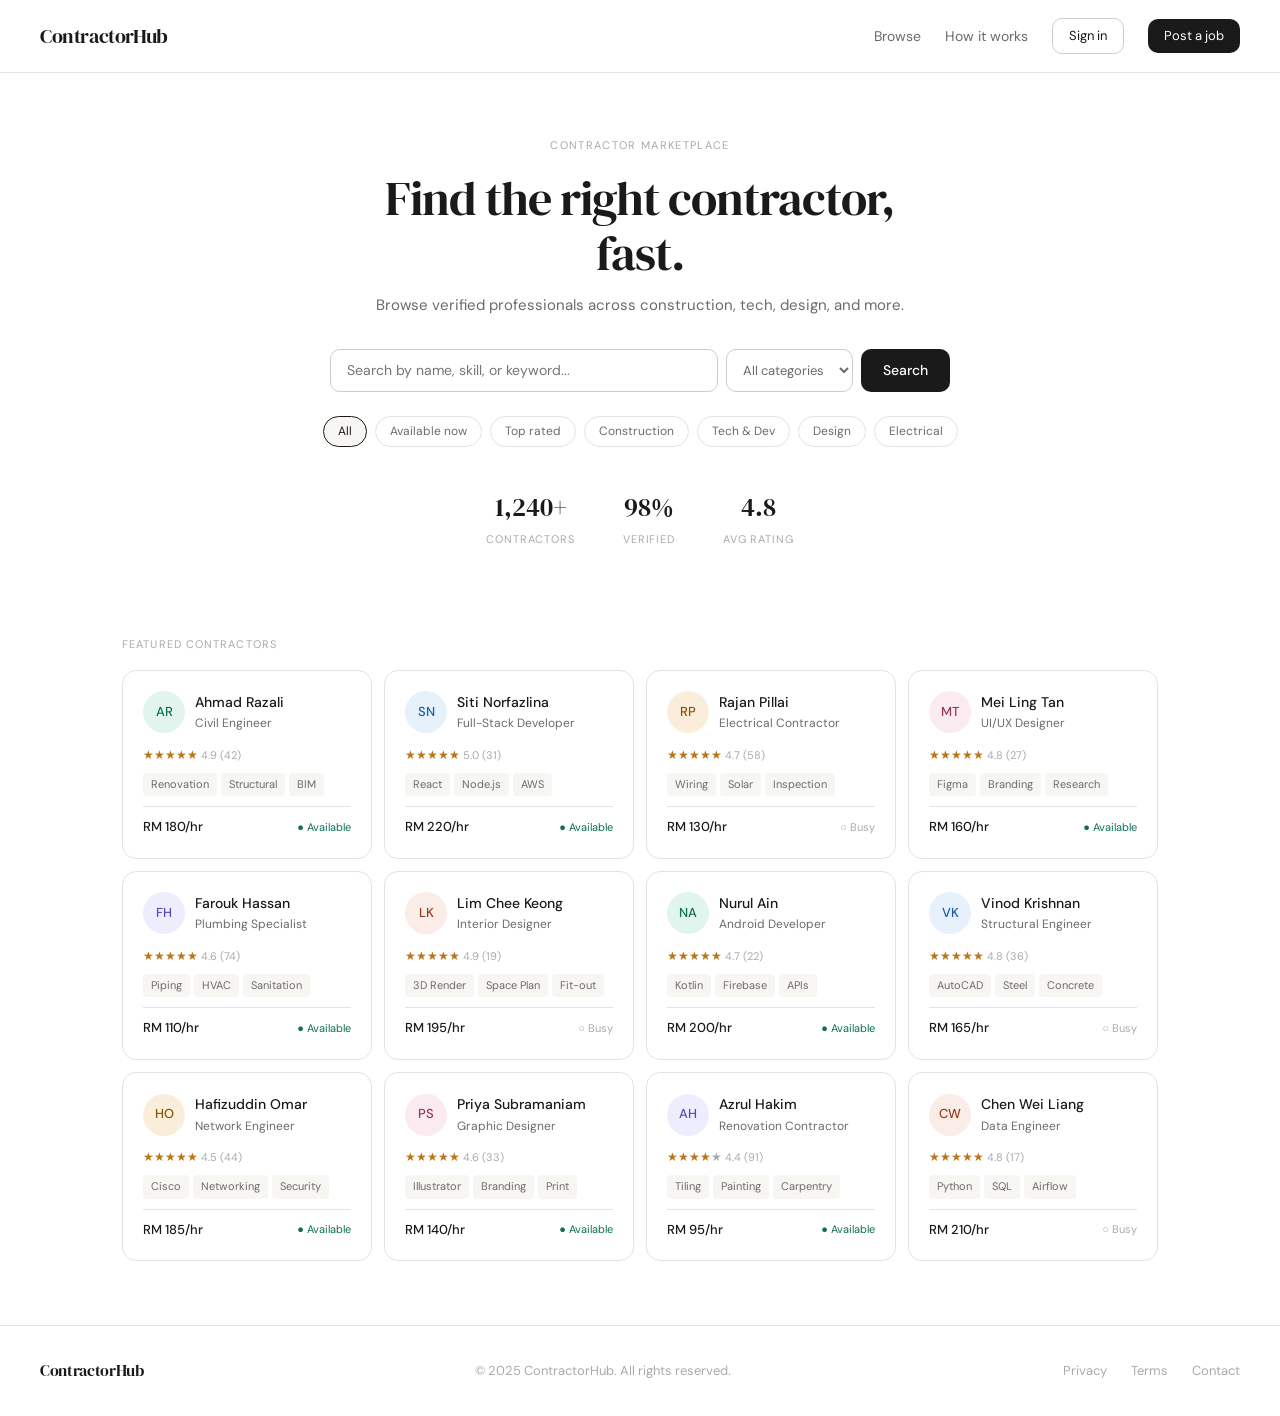
==== contractor-marketplace/index.html @ cbda7484 "Add files via upload" ====
<!DOCTYPE html>
<html lang="en">
<head>
  <meta charset="UTF-8" />
  <meta name="viewport" content="width=device-width, initial-scale=1.0" />
  <title>ContractorHub — Find Verified Contractors</title>
  <link rel="preconnect" href="https://fonts.googleapis.com" />
  <link href="https://fonts.googleapis.com/css2?family=DM+Sans:wght@400;500&family=DM+Serif+Display&display=swap" rel="stylesheet" />
  <link rel="stylesheet" href="style.css" />
</head>
<body>

  <!-- NAV -->
  <nav class="nav">
    <a href="index.html" class="logo">ContractorHub</a>
    <div class="nav-links">
      <a href="#">Browse</a>
      <a href="#">How it works</a>
      <a href="#" class="btn-outline">Sign in</a>
      <a href="#" class="btn-primary">Post a job</a>
    </div>
  </nav>

  <!-- HERO -->
  <section class="hero">
    <p class="eyebrow">Contractor marketplace</p>
    <h1>Find the right contractor,<br />fast.</h1>
    <p class="subheading">Browse verified professionals across construction, tech, design, and more.</p>

    <div class="search-bar">
      <input type="text" id="searchInput" placeholder="Search by name, skill, or keyword..." oninput="filterCards()" />
      <select id="categoryFilter" onchange="filterCards()">
        <option value="">All categories</option>
        <option>Construction</option>
        <option>Tech & Dev</option>
        <option>Design</option>
        <option>Electrical</option>
        <option>Plumbing</option>
      </select>
      <button onclick="filterCards()">Search</button>
    </div>

    <div class="tags" id="tagGroup">
      <span class="tag active" onclick="setTag(this, '')">All</span>
      <span class="tag" onclick="setTag(this, 'available')">Available now</span>
      <span class="tag" onclick="setTag(this, 'top rated')">Top rated</span>
      <span class="tag" onclick="setTag(this, 'construction')">Construction</span>
      <span class="tag" onclick="setTag(this, 'tech')">Tech & Dev</span>
      <span class="tag" onclick="setTag(this, 'design')">Design</span>
      <span class="tag" onclick="setTag(this, 'electrical')">Electrical</span>
    </div>

    <div class="stats">
      <div class="stat"><div class="stat-num">1,240+</div><div class="stat-label">Contractors</div></div>
      <div class="stat"><div class="stat-num">98%</div><div class="stat-label">Verified</div></div>
      <div class="stat"><div class="stat-num">4.8</div><div class="stat-label">Avg rating</div></div>
    </div>
  </section>

  <!-- LISTINGS -->
  <section class="listings">
    <p class="section-label">Featured contractors</p>
    <div class="grid" id="grid"></div>
    <div class="no-results" id="noResults" style="display:none;">No contractors match your search.</div>
  </section>

  <!-- FOOTER -->
  <footer class="footer">
    <p class="logo">ContractorHub</p>
    <p>© 2025 ContractorHub. All rights reserved.</p>
    <div class="footer-links">
      <a href="#">Privacy</a>
      <a href="#">Terms</a>
      <a href="#">Contact</a>
    </div>
  </footer>

  <script src="app.js"></script>
</body>
</html>
---- contractor-marketplace/style.css ----
*, *::before, *::after { box-sizing: border-box; margin: 0; padding: 0; }

:root {
  --bg: #ffffff;
  --bg2: #f7f6f3;
  --text: #1a1a1a;
  --text2: #6b6b6b;
  --text3: #aaaaaa;
  --border: #e5e3de;
  --border2: #d0cdc6;
  --accent: #1a1a1a;
  --green: #0f6e56;
  --green-bg: #e1f5ee;
  --amber: #ba7517;
  --radius: 10px;
  --radius-lg: 14px;
}

body {
  font-family: 'DM Sans', sans-serif;
  background: var(--bg);
  color: var(--text);
  line-height: 1.6;
  min-height: 100vh;
}

/* NAV */
.nav {
  display: flex;
  align-items: center;
  justify-content: space-between;
  padding: 1.1rem 2.5rem;
  border-bottom: 0.5px solid var(--border);
  position: sticky;
  top: 0;
  background: rgba(255,255,255,0.92);
  backdrop-filter: blur(10px);
  z-index: 100;
}
.logo {
  font-family: 'DM Serif Display', serif;
  font-size: 20px;
  color: var(--text);
  text-decoration: none;
  letter-spacing: -0.02em;
}
.nav-links {
  display: flex;
  align-items: center;
  gap: 1.5rem;
}
.nav-links a {
  font-size: 14px;
  color: var(--text2);
  text-decoration: none;
  transition: color 0.15s;
}
.nav-links a:hover { color: var(--text); }
.btn-outline {
  padding: 7px 16px;
  border: 0.5px solid var(--border2);
  border-radius: var(--radius);
  color: var(--text) !important;
  font-size: 13px !important;
  transition: background 0.15s !important;
}
.btn-outline:hover { background: var(--bg2) !important; }
.btn-primary {
  padding: 7px 16px;
  background: var(--text);
  color: var(--bg) !important;
  border-radius: var(--radius);
  font-size: 13px !important;
  transition: opacity 0.15s !important;
}
.btn-primary:hover { opacity: 0.85; }

/* HERO */
.hero {
  text-align: center;
  padding: 4rem 2rem 2.5rem;
  max-width: 760px;
  margin: 0 auto;
}
.eyebrow {
  font-size: 11px;
  letter-spacing: 0.12em;
  text-transform: uppercase;
  color: var(--text3);
  margin-bottom: 1rem;
}
.hero h1 {
  font-family: 'DM Serif Display', serif;
  font-size: clamp(32px, 5vw, 48px);
  font-weight: 400;
  color: var(--text);
  line-height: 1.15;
  letter-spacing: -0.02em;
  margin-bottom: 0.75rem;
}
.subheading {
  font-size: 15px;
  color: var(--text2);
  margin-bottom: 2rem;
}

/* SEARCH */
.search-bar {
  display: flex;
  gap: 8px;
  max-width: 620px;
  margin: 0 auto 1.5rem;
}
.search-bar input {
  flex: 1;
  padding: 11px 16px;
  border: 0.5px solid var(--border2);
  border-radius: var(--radius);
  font-size: 14px;
  font-family: 'DM Sans', sans-serif;
  background: var(--bg);
  color: var(--text);
  outline: none;
  transition: border-color 0.15s;
}
.search-bar input:focus { border-color: var(--text3); }
.search-bar select {
  padding: 11px 12px;
  border: 0.5px solid var(--border2);
  border-radius: var(--radius);
  font-size: 13px;
  font-family: 'DM Sans', sans-serif;
  background: var(--bg);
  color: var(--text2);
  outline: none;
  cursor: pointer;
}
.search-bar button {
  padding: 11px 22px;
  background: var(--text);
  color: var(--bg);
  border: none;
  border-radius: var(--radius);
  font-size: 14px;
  font-family: 'DM Sans', sans-serif;
  font-weight: 500;
  cursor: pointer;
  transition: opacity 0.15s;
}
.search-bar button:hover { opacity: 0.8; }

/* TAGS */
.tags {
  display: flex;
  flex-wrap: wrap;
  gap: 8px;
  justify-content: center;
  margin-bottom: 2.5rem;
}
.tag {
  font-size: 12px;
  padding: 5px 14px;
  border: 0.5px solid var(--border);
  border-radius: 99px;
  color: var(--text2);
  cursor: pointer;
  background: var(--bg);
  transition: all 0.15s;
  user-select: none;
}
.tag:hover { border-color: var(--border2); color: var(--text); }
.tag.active { border-color: var(--text); color: var(--text); background: var(--bg2); }

/* STATS */
.stats {
  display: flex;
  gap: 3rem;
  justify-content: center;
  margin-bottom: 3rem;
}
.stat-num {
  font-family: 'DM Serif Display', serif;
  font-size: 26px;
  color: var(--text);
}
.stat-label {
  font-size: 11px;
  color: var(--text3);
  letter-spacing: 0.08em;
  text-transform: uppercase;
  margin-top: 2px;
}

/* LISTINGS */
.listings {
  max-width: 1100px;
  margin: 0 auto;
  padding: 0 2rem 4rem;
}
.section-label {
  font-size: 11px;
  letter-spacing: 0.1em;
  text-transform: uppercase;
  color: var(--text3);
  margin-bottom: 1rem;
}
.grid {
  display: grid;
  grid-template-columns: repeat(auto-fill, minmax(220px, 1fr));
  gap: 12px;
}

/* CARDS */
.card {
  background: var(--bg);
  border: 0.5px solid var(--border);
  border-radius: var(--radius-lg);
  padding: 1.25rem;
  cursor: pointer;
  transition: border-color 0.15s, transform 0.15s;
  text-decoration: none;
  display: block;
  color: inherit;
}
.card:hover {
  border-color: var(--border2);
  transform: translateY(-1px);
}
.card-top {
  display: flex;
  align-items: center;
  gap: 10px;
  margin-bottom: 12px;
}
.avatar {
  width: 42px;
  height: 42px;
  border-radius: 50%;
  display: flex;
  align-items: center;
  justify-content: center;
  font-size: 13px;
  font-weight: 500;
  flex-shrink: 0;
}
.av-teal   { background: #e1f5ee; color: #0f6e56; }
.av-blue   { background: #e6f1fb; color: #185fa5; }
.av-amber  { background: #faeeda; color: #854f0b; }
.av-pink   { background: #fbeaf0; color: #993556; }
.av-purple { background: #eeedfe; color: #534ab7; }
.av-coral  { background: #faece7; color: #993c1d; }

.name  { font-size: 14px; font-weight: 500; color: var(--text); }
.role  { font-size: 12px; color: var(--text2); margin-top: 1px; }
.stars { font-size: 12px; color: var(--text3); margin-bottom: 8px; }
.star-filled { color: #ba7517; }

.skills {
  display: flex;
  flex-wrap: wrap;
  gap: 4px;
  margin-bottom: 10px;
}
.skill-tag {
  font-size: 11px;
  padding: 3px 8px;
  background: var(--bg2);
  border-radius: 4px;
  color: var(--text2);
}
.card-footer {
  display: flex;
  justify-content: space-between;
  align-items: center;
  padding-top: 10px;
  border-top: 0.5px solid var(--border);
}
.rate { font-size: 13px; font-weight: 500; color: var(--text); }
.avail      { font-size: 11px; color: var(--green); }
.avail-busy { font-size: 11px; color: var(--text3); }

.no-results {
  text-align: center;
  padding: 4rem 2rem;
  color: var(--text2);
  font-size: 14px;
}

/* FOOTER */
.footer {
  border-top: 0.5px solid var(--border);
  padding: 2rem 2.5rem;
  display: flex;
  align-items: center;
  justify-content: space-between;
  flex-wrap: wrap;
  gap: 1rem;
}
.footer p { font-size: 13px; color: var(--text3); }
.footer .logo { font-size: 16px; color: var(--text); }
.footer-links { display: flex; gap: 1.5rem; }
.footer-links a { font-size: 13px; color: var(--text3); text-decoration: none; }
.footer-links a:hover { color: var(--text2); }

/* RESPONSIVE */
@media (max-width: 600px) {
  .nav { padding: 1rem 1.25rem; }
  .nav-links a:not(.btn-primary):not(.btn-outline) { display: none; }
  .hero { padding: 2.5rem 1.25rem 2rem; }
  .search-bar { flex-direction: column; }
  .search-bar select { width: 100%; }
  .stats { gap: 1.5rem; }
  .listings { padding: 0 1.25rem 3rem; }
  .footer { flex-direction: column; align-items: flex-start; }
}
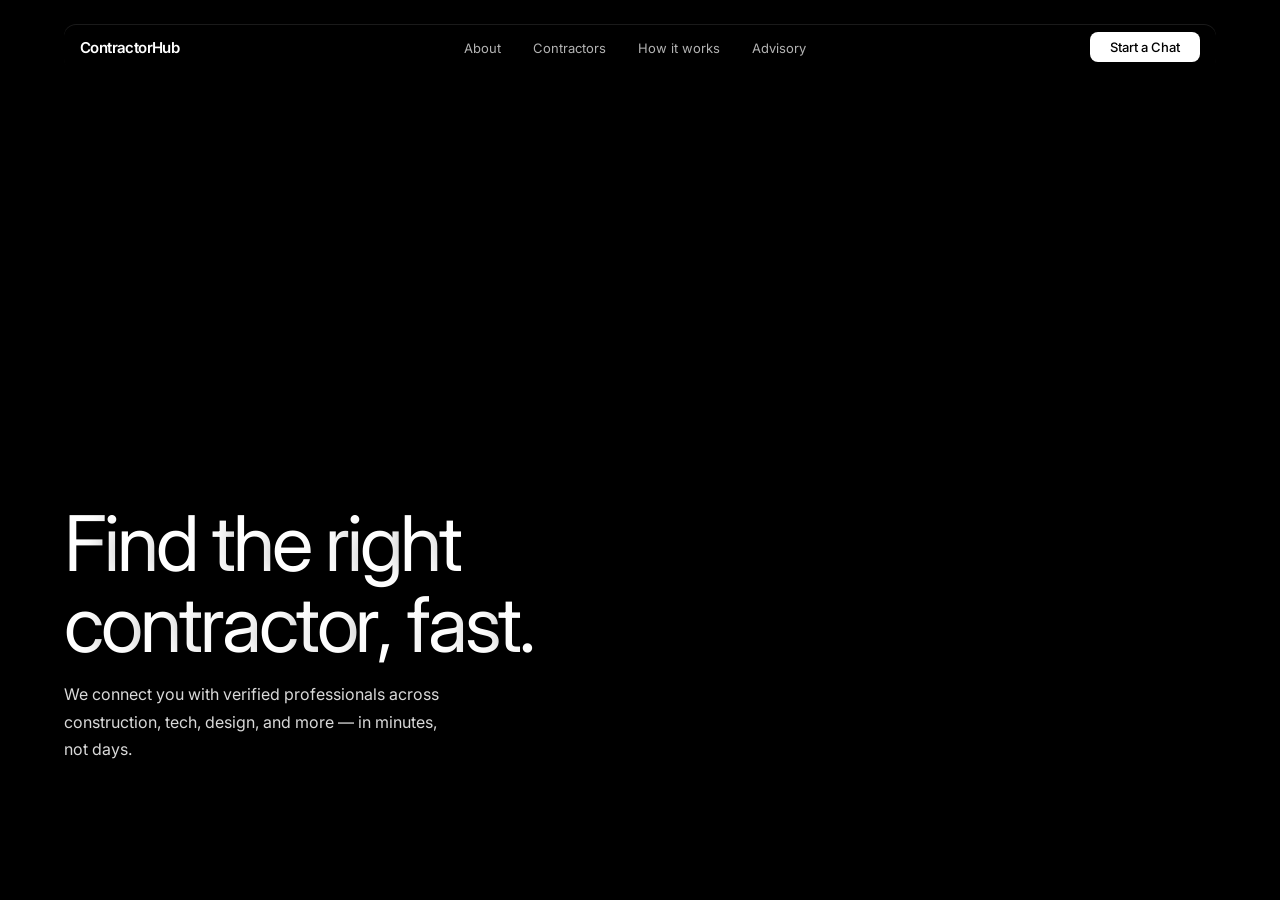
==== commit be31e1ac: "Add files via upload" ====
--- a/contractor-marketplace/index.html
+++ b/contractor-marketplace/index.html
@@ -3,78 +3,231 @@
 <head>
   <meta charset="UTF-8" />
   <meta name="viewport" content="width=device-width, initial-scale=1.0" />
-  <title>ContractorHub — Find Verified Contractors</title>
+  <title>ContractorHub</title>
   <link rel="preconnect" href="https://fonts.googleapis.com" />
-  <link href="https://fonts.googleapis.com/css2?family=DM+Sans:wght@400;500&family=DM+Serif+Display&display=swap" rel="stylesheet" />
-  <link rel="stylesheet" href="style.css" />
+  <link rel="preconnect" href="https://fonts.gstatic.com" crossorigin />
+  <link href="https://fonts.googleapis.com/css2?family=Inter:wght@300;400;500;600&display=swap" rel="stylesheet" />
+  <style>
+    *, *::before, *::after { box-sizing: border-box; margin: 0; padding: 0; }
+    html, body {
+      width: 100%; height: 100%;
+      font-family: 'Inter', sans-serif;
+      -webkit-font-smoothing: antialiased;
+      background: #000;
+      color: #fff;
+      overflow: hidden;
+    }
+    video.bg {
+      position: fixed;
+      inset: 0;
+      width: 100%; height: 100%;
+      object-fit: cover;
+      z-index: 0;
+    }
+    .overlay {
+      position: fixed; inset: 0; z-index: 1;
+      background: linear-gradient(
+        to bottom,
+        rgba(0,0,0,0.45) 0%,
+        rgba(0,0,0,0.1) 45%,
+        rgba(0,0,0,0.6) 100%
+      );
+    }
+    .page {
+      position: fixed; inset: 0; z-index: 2;
+      display: flex; flex-direction: column;
+      padding: 0 2.5rem;
+    }
+    @media (min-width: 768px)  { .page { padding: 0 3rem; } }
+    @media (min-width: 1024px) { .page { padding: 0 4rem; } }
+
+    nav { padding-top: 1.5rem; flex-shrink: 0; }
+    .nav-bar {
+      border-radius: 12px; padding: 0.5rem 1rem;
+      display: flex; align-items: center; justify-content: space-between;
+      background: rgba(0,0,0,0.3);
+      backdrop-filter: blur(12px); -webkit-backdrop-filter: blur(12px);
+      box-shadow: inset 0 1px 0 rgba(255,255,255,0.1);
+    }
+    .nav-logo { font-size: 15px; font-weight: 600; letter-spacing: -0.04em; color: #fff; }
+    .nav-links { display: flex; gap: 2rem; list-style: none; }
+    .nav-links a { font-size: 13px; color: rgba(255,255,255,0.7); text-decoration: none; transition: color .2s; }
+    .nav-links a:hover { color: #fff; }
+    .nav-cta {
+      background: #fff; color: #000;
+      padding: 7px 20px; border-radius: 8px;
+      font-size: 13px; font-weight: 500;
+      border: none; cursor: pointer; font-family: inherit;
+      transition: opacity .2s;
+    }
+    .nav-cta:hover { opacity: .85; }
+
+    .hero {
+      flex: 1;
+      display: flex; flex-direction: column;
+      justify-content: flex-end;
+      padding-bottom: 3.5rem;
+    }
+    @media (min-width: 1024px) { .hero { padding-bottom: 4.5rem; } }
+
+    .hero-grid {
+      display: grid;
+      grid-template-columns: 1fr 1fr;
+      align-items: flex-end;
+      gap: 2rem;
+    }
+
+    .hero-h1 {
+      font-size: clamp(2.5rem, 6vw, 5rem);
+      font-weight: 400;
+      line-height: 1.06;
+      letter-spacing: -0.04em;
+      color: #fff;
+      margin-bottom: 1rem;
+      text-shadow: 0 2px 24px rgba(0,0,0,0.7);
+    }
+    .char {
+      display: inline-block;
+      opacity: 0; transform: translateX(-18px);
+      transition: opacity 500ms ease, transform 500ms ease;
+    }
+    .char.v { opacity: 1; transform: translateX(0); }
+
+    .hero-sub {
+      font-size: clamp(13px, 1.4vw, 16px);
+      color: rgba(255,255,255,0.85);
+      margin-bottom: 1.5rem;
+      line-height: 1.7;
+      max-width: 400px;
+      opacity: 0; transition: opacity 1s ease;
+      text-shadow: 0 1px 10px rgba(0,0,0,0.8);
+    }
+    .hero-sub.v { opacity: 1; }
+
+    .hero-btns { display: flex; gap: 12px; opacity: 0; transition: opacity 1s ease; }
+    .hero-btns.v { opacity: 1; }
+
+    .btn-white {
+      background: #fff; color: #000;
+      padding: 11px 26px; border-radius: 8px;
+      font-size: 14px; font-weight: 500;
+      border: none; cursor: pointer; font-family: inherit;
+      transition: background .2s;
+    }
+    .btn-white:hover { background: #f0f0f0; }
+
+    .btn-glass {
+      border: 1px solid rgba(255,255,255,0.3);
+      color: #fff; padding: 11px 26px; border-radius: 8px;
+      font-size: 14px; font-weight: 500;
+      background: rgba(255,255,255,0.08);
+      backdrop-filter: blur(8px); -webkit-backdrop-filter: blur(8px);
+      cursor: pointer; font-family: inherit;
+      transition: background .2s, color .2s;
+    }
+    .btn-glass:hover { background: #fff; color: #000; }
+
+    .hero-right {
+      display: flex; align-items: flex-end; justify-content: flex-end;
+      opacity: 0; transition: opacity 1s ease;
+    }
+    .hero-right.v { opacity: 1; }
+
+    .hero-tag {
+      border: 1px solid rgba(255,255,255,0.18);
+      padding: 0.75rem 1.5rem; border-radius: 12px;
+      background: rgba(0,0,0,0.3);
+      backdrop-filter: blur(12px); -webkit-backdrop-filter: blur(12px);
+      box-shadow: inset 0 1px 0 rgba(255,255,255,0.08);
+    }
+    .hero-tag p {
+      font-size: clamp(14px, 1.8vw, 20px);
+      font-weight: 300; color: #fff;
+      letter-spacing: -0.01em;
+    }
+
+    .curtain {
+      position: fixed; inset: 0; z-index: 100;
+      background: #C4873A;
+      transform: scaleY(0); transform-origin: bottom;
+      pointer-events: none;
+    }
+    .curtain.active {
+      animation: cc 0.6s cubic-bezier(0.77,0,0.175,1) forwards;
+    }
+    @keyframes cc {
+      0%    { transform: scaleY(0); transform-origin: bottom; }
+      49.9% { transform: scaleY(1); transform-origin: bottom; }
+      50%   { transform: scaleY(1); transform-origin: top; }
+      100%  { transform: scaleY(0); transform-origin: top; }
+    }
+  </style>
 </head>
 <body>
 
-  <!-- NAV -->
-  <nav class="nav">
-    <a href="index.html" class="logo">ContractorHub</a>
-    <div class="nav-links">
-      <a href="#">Browse</a>
-      <a href="#">How it works</a>
-      <a href="#" class="btn-outline">Sign in</a>
-      <a href="#" class="btn-primary">Post a job</a>
+<video class="bg" autoplay loop muted playsinline>
+  <source src="[data-uri]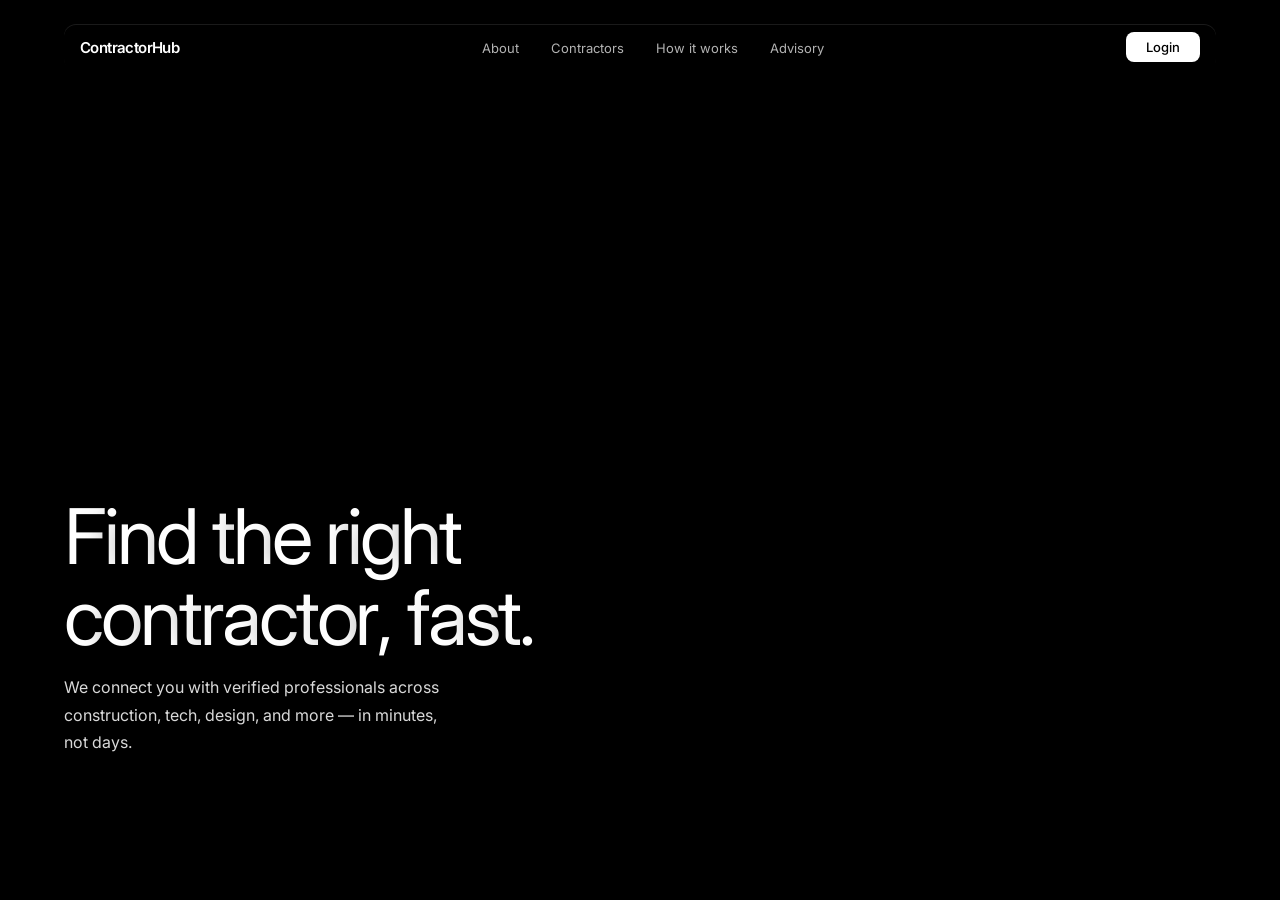
==== commit bb124290: "Add files via upload" ====
--- a/contractor-marketplace/index.html
+++ b/contractor-marketplace/index.html
@@ -155,12 +155,83 @@
     .curtain.active {
       animation: cc 0.6s cubic-bezier(0.77,0,0.175,1) forwards;
     }
+
+
+    @media (max-width: 768px) {
+    }
+
     @keyframes cc {
       0%    { transform: scaleY(0); transform-origin: bottom; }
       49.9% { transform: scaleY(1); transform-origin: bottom; }
       50%   { transform: scaleY(1); transform-origin: top; }
       100%  { transform: scaleY(0); transform-origin: top; }
     }
+
+    /* ── MOBILE RESPONSIVE ── */
+    @media (max-width: 768px) {
+      /* NAV */
+      .nav-bar { padding: 0.5rem 0.875rem; }
+      .nav-links { display: none !important; }
+      .nav-logo { font-size: 14px; }
+      /* Keep nav-cta inside bar, right-aligned naturally */
+      .nav-cta {
+        padding: 7px 18px !important;
+        font-size: 13px !important;
+        border-radius: 100px !important;
+      }
+
+      /* PAGE PADDING */
+      .page { padding: 0 1.25rem; }
+
+      /* HERO GRID - stack vertically */
+      .hero-grid {
+        grid-template-columns: 1fr !important;
+        gap: 1.25rem;
+      }
+
+      /* HEADING - prevent word break */
+      .hero-h1 {
+        font-size: clamp(2rem, 8vw, 3rem) !important;
+        letter-spacing: -0.03em;
+        word-break: keep-all;
+        overflow-wrap: break-word;
+      }
+
+      /* SUBTEXT */
+      .hero-sub {
+        font-size: 14px !important;
+        max-width: 100% !important;
+      }
+
+      /* BUTTONS */
+      .hero-btns { gap: 10px; }
+      .btn-white, .btn-glass {
+        padding: 10px 18px !important;
+        font-size: 13px !important;
+      }
+
+      /* RIGHT TAG - align left on mobile */
+      .hero-right {
+        justify-content: flex-start !important;
+      }
+      .hero-tag p {
+        font-size: clamp(13px, 3.5vw, 16px) !important;
+      }
+
+      /* HERO BOTTOM PADDING */
+      .hero { padding-bottom: 2.5rem !important; }
+
+      /* NAV top padding */
+      nav { padding-top: 1rem; }
+    }
+
+    @media (max-width: 480px) {
+      .page { padding: 0 1rem; }
+      .hero-h1 { font-size: clamp(1.75rem, 9vw, 2.5rem) !important; }
+      .hero-btns { flex-direction: column; gap: 8px; }
+      .btn-white, .btn-glass { width: 100%; text-align: center; }
+    }
+
   </style>
 </head>
 <body>
@@ -170,6 +241,7 @@
 </video>
 <div class="overlay"></div>
 <div class="curtain" id="curtain"></div>
+
 
 <div class="page">
   <nav>
@@ -181,7 +253,7 @@
         <li><a href="#">How it works</a></li>
         <li><a href="#">Advisory</a></li>
       </ul>
-      <button class="nav-cta" onclick="goTo('landing.html')">Start a Chat</button>
+      <button class="nav-cta" onclick="goTo('signin.html')">Login</button>
     </div>
   </nav>
 
@@ -191,8 +263,7 @@
         <h1 class="hero-h1" id="heroH1" aria-label="Find the right contractor, fast."></h1>
         <p class="hero-sub" id="heroSub">We connect you with verified professionals across construction, tech, design, and more — in minutes, not days.</p>
         <div class="hero-btns" id="heroBtns">
-          <button class="btn-white" onclick="goTo('landing.html')">Start Explore</button>
-          <button class="btn-glass" onclick="goTo('marketplace.html')">Browse Contractors</button>
+          <button class="btn-white" onclick="goTo('marketplace.html')" style="padding:14px 40px;font-size:16px;letter-spacing:-0.01em;border-radius:100px;font-weight:500;">Explore Now →</button>
         </div>
       </div>
       <div class="hero-right" id="heroTag">
